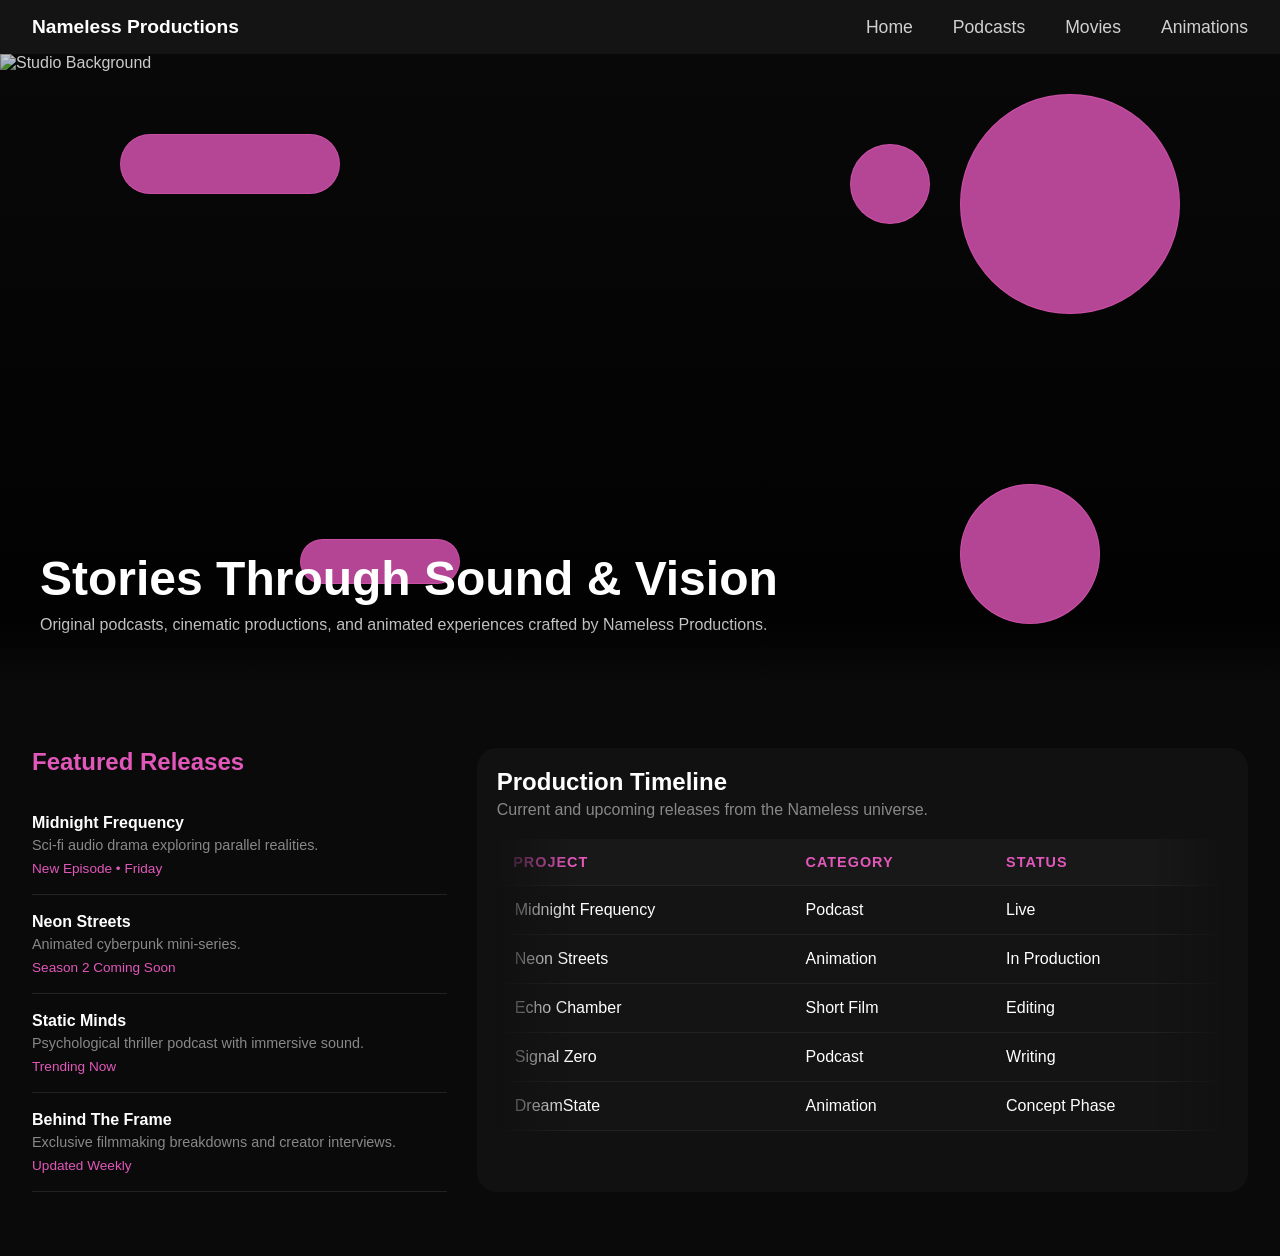
==== index.html @ 595381c4 "Add files via upload" ====
<!DOCTYPE html>
<html lang="en">
<head>
    <meta charset="UTF-8">
    <meta name="viewport" content="width=device-width, initial-scale=1.0">
    <link rel="stylesheet" href="style.css">
    <title>Nameless Productions</title>
</head>

<body>

    <nav class="navbar">
        <div class="logo">Nameless Productions</div>

        <ul class="nav-links">
            <li><a href="index.html">Home</a></li>
            <li><a href="podcasts.html">Podcasts</a></li>
            <li><a href="#movies">Movies</a></li>
            <li><a href="#animations">Animations</a></li>
        </ul>
    </nav>

    <section class="hero">

        <img 
            class="hero-image"
            src="" 
            alt="Studio Background"
        >

        <div class="hero-blend-overlay"></div>

        <div class="shapes">
            <div class="circle c1"></div>
            <div class="circle c2"></div>
            <div class="circle c3"></div>

            <div class="rect r1"></div>
            <div class="rect r2"></div>
        </div>

        <div class="hero-text">
            <h1>Stories Through Sound & Vision</h1>
            <p>
                Original podcasts, cinematic productions, and animated experiences
                crafted by Nameless Productions.
            </p>
        </div>

    </section>

    <section class="content">

        <div class="schedule">

            <h2>Featured Releases</h2>

            <div class="item">
                <h4>Midnight Frequency</h4>
                <p>Sci-fi audio drama exploring parallel realities.</p>
                <div class="time">New Episode • Friday</div>
            </div>

            <div class="item">
                <h4>Neon Streets</h4>
                <p>Animated cyberpunk mini-series.</p>
                <div class="time">Season 2 Coming Soon</div>
            </div>

            <div class="item">
                <h4>Static Minds</h4>
                <p>Psychological thriller podcast with immersive sound.</p>
                <div class="time">Trending Now</div>
            </div>

            <div class="item">
                <h4>Behind The Frame</h4>
                <p>Exclusive filmmaking breakdowns and creator interviews.</p>
                <div class="time">Updated Weekly</div>
            </div>

        </div>

        <div class="table-box">

            <h2>Production Timeline</h2>

            <p>
                Current and upcoming releases from the Nameless universe.
            </p>

            <div class="fade-wrapper">

                <table class="custom-table">

                    <tr>
                        <th>Project</th>
                        <th>Category</th>
                        <th>Status</th>
                    </tr>

                    <tr>
                        <td>Midnight Frequency</td>
                        <td>Podcast</td>
                        <td>Live</td>
                    </tr>

                    <tr>
                        <td>Neon Streets</td>
                        <td>Animation</td>
                        <td>In Production</td>
                    </tr>

                    <tr>
                        <td>Echo Chamber</td>
                        <td>Short Film</td>
                        <td>Editing</td>
                    </tr>

                    <tr>
                        <td>Signal Zero</td>
                        <td>Podcast</td>
                        <td>Writing</td>
                    </tr>

                    <tr>
                        <td>DreamState</td>
                        <td>Animation</td>
                        <td>Concept Phase</td>
                    </tr>

                </table>

            </div>

        </div>

    </section>

</body>
</html>
---- style.css ----
* {
  margin: 0;
  padding: 0;
  box-sizing: border-box;
}

body {
  background-color: #0a0a0a;
  font-family: Arial, sans-serif;
  color: white;
}


.navbar {
  display: flex;
  justify-content: space-between;
  align-items: center;
  background-color: #141414;
  padding: 1rem 2rem;
  color: white;
  position: relative;
  z-index: 10;
}

.logo {
  font-size: 1.2rem;
  font-weight: bold;
}

.nav-links {
  display: flex;
  list-style: none;
  gap: 20px;
}

.nav-links li {
  margin-left: 20px;
}

.nav-links a {
  color: white;
  text-decoration: none;
  font-size: 1.1rem;
  opacity: 0.8;
  transition: 0.3s;
}

.nav-links a:hover {
  color: rgb(225, 87, 186);
  opacity: 1;
}


.hero {
  position: relative;
  width: 100%;
  height: 70vh;
  overflow: hidden;
}

.hero img,
.hero-image {
  width: 100%;
  height: 100%;
  object-fit: cover;
}

.hero-blend-overlay,
.overlay {
  position: absolute;
  inset: 0;
  background: linear-gradient(
    to top,
    rgba(0, 0, 0, 0.9),
    rgba(0, 0, 0, 0.2)
  );
}

.hero-text {
  position: absolute;
  bottom: 40px;
  left: 40px;
  z-index: 2;
}

.hero-text h1 {
  font-size: 3rem;
  margin-bottom: 10px;
}

.hero-text p {
  color: #ccc;
  font-size: 1rem;
  margin-bottom: 10px;
}


.shapes {
  position: absolute;
  inset: 0;
  z-index: 1;
  pointer-events: none;
}

.circle {
  position: absolute;
  border-radius: 50%;
  background: rgba(225, 87, 186, 0.8);
  border: 1px solid rgba(225, 87, 186, 0.6);
}

.rect {
  position: absolute;
  border-radius: 999px;
  background: rgba(225, 87, 186, 0.8);
  border: 1px solid rgba(225, 87, 186, 0.5);
}

.c1 {
  width: 220px;
  height: 220px;
  top: 40px;
  right: 100px;
}

.c2 {
  width: 80px;
  height: 80px;
  top: 90px;
  right: 350px;
}

.c3 {
  width: 140px;
  height: 140px;
  bottom: 60px;
  right: 180px;
}

.r1 {
  width: 220px;
  height: 60px;
  top: 80px;
  left: 120px;
}

.r2 {
  width: 160px;
  height: 45px;
  bottom: 100px;
  left: 300px;
}


.main-content,
.content {
  padding: 4rem 2rem;
  background-color: #0a0a0a;
}

.content {
  display: flex;
  gap: 30px;
}


.schedule {
  width: 35%;
}

.schedule h2 {
  margin-bottom: 20px;
  color: rgb(225, 87, 186);
}

.item {
  padding: 18px 0;
  border-bottom: 1px solid #222;
}

.item h4 {
  margin-bottom: 5px;
}

.item p {
  color: #888;
  font-size: 0.9rem;
}

.time {
  margin-top: 8px;
  color: rgb(225, 87, 186);
  font-size: 0.85rem;
}


.table-container {
  padding: 2rem;
  max-width: 1000px;
  margin: 0 auto;
}

.table-header {
  margin-bottom: 2rem;
}

.table-header h2 {
  color: rgb(225, 87, 186);
  font-size: 2rem;
  margin-bottom: 0.5rem;
}

.table-header p,
.table-box p {
  color: #888;
}

.fade-wrapper {
  position: relative;
  overflow-x: auto;
  mask-image: linear-gradient(
    to right,
    transparent,
    black 10%,
    black 90%,
    transparent
  );
  -webkit-mask-image: linear-gradient(
    to right,
    transparent,
    black 10%,
    black 90%,
    transparent
  );
}

.table-box {
  width: 65%;
  background: #111;
  border-radius: 20px;
  padding: 20px;
}

.table-box h2 {
  margin-bottom: 5px;
}

.table-box p {
  margin-bottom: 20px;
}

.custom-table,
table {
  width: 100%;
  border-collapse: collapse;
  background-color: #141414;
  color: white;
  text-align: left;
}

.custom-table th,
.custom-table td,
th,
td {
  padding: 15px;
  border-bottom: 1px solid #222;
}

.custom-table th,
th {
  background: #181818;
  color: rgb(225, 87, 186);
  text-transform: uppercase;
  letter-spacing: 1px;
  font-size: 0.9rem;
}

.custom-table tr:hover {
  background-color: #1a1a1a;
}

.custom-table tr td:first-child {
  border-left: 3px solid transparent;
  transition: 0.3s;
}


tr:last-child {
  border-bottom: none;
}

.media-box {
  width: 65%;
}

.profile-row {
  display: flex;
  gap: 15px;
}

.profile-block {
  flex: 1;
}

.image-box {
  width: 100%;
  height: 180px;
  background: #111;
  border: 5px solid rgba(225, 87, 186);
  border-radius: 12px;
}

.profile-block table {
  width: 100%;
  margin-top: 10px;
  border-collapse: collapse;
  background: linear-gradient(
    to bottom,
    rgba(225, 87, 186, 0.08),
    rgba(225, 87, 186, 0.03)
  );
  border-radius: 12px;
  overflow: hidden;
}

.profile-block td {
  padding: 12px;
  border-bottom: 1px solid rgba(225, 87, 186, 0.2);
  text-align: center;
  color: white;
}

.profile-block tr:last-child td {
  border-bottom: none;
}

.hero::after {
  content: "";
  position: absolute;
  left: 0;
  bottom: 0;
  width: 100%;
  height: 10%;
  background: linear-gradient(
    to bottom,
    rgba(0, 0, 0, 0) 0%,
    #0a0a0a 100%
  );
  z-index: 2;
}
.button-container {
    display: flex;              
    justify-content: center; 
    gap: 0;
}
button {
    padding: 10px 20px;
    cursor: pointer;
    background-color: #0a0a0a;
    border: 1px solid rgba(225, 87, 186);
    width: 100px;
    text-align: center;
    color: white;
    border-radius: 0;
    margin-left: -1px; 
}
.button1 {
  border-top-left-radius: 100px;
  border-bottom-left-radius: 100px;
}
.button3 {
  border-top-right-radius: 100px;
  border-bottom-right-radius: 100px;
}
/* Ensure the container centers the audio player */
.image-box {
  display: flex;
  align-items: center;
  justify-content: center;
  overflow: hidden; /* Prevents the player from spilling out */
}

/* Force the audio player to match the box dimensions */
.layout-audio {
  width: 100%;
  height: 100%;
  max-height: 54px; /* Default native browser height for audio controls */
  object-fit: contain;
}
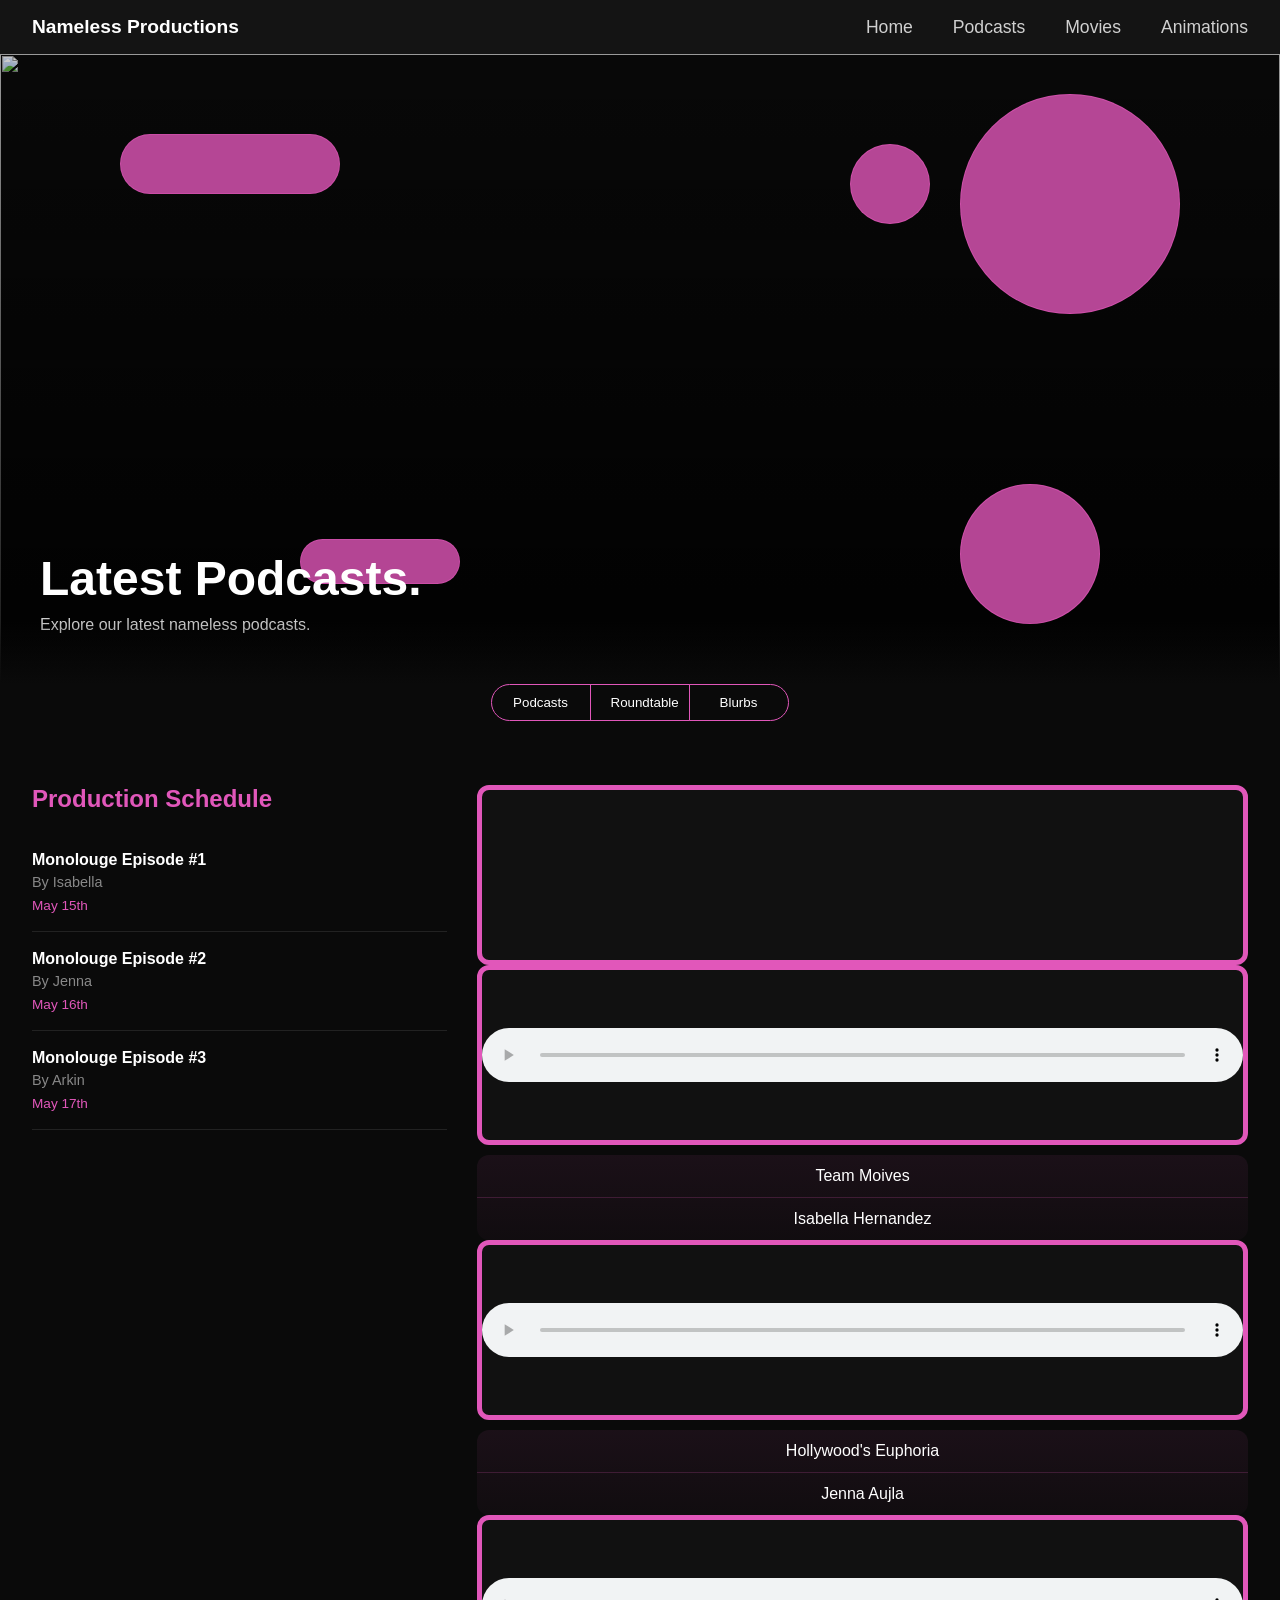
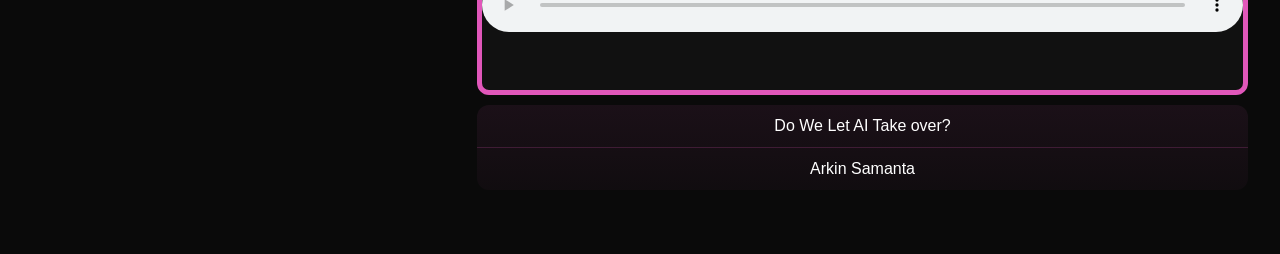
==== commit 6e0edf7b: "Rename podcasts.html to index.html" ====
--- a/index.html
+++ b/index.html
@@ -1,141 +1,128 @@
 <!DOCTYPE html>
 <html lang="en">
 <head>
-    <meta charset="UTF-8">
-    <meta name="viewport" content="width=device-width, initial-scale=1.0">
-    <link rel="stylesheet" href="style.css">
-    <title>Nameless Productions</title>
+<meta charset="UTF-8">
+<meta name="viewport" content="width=device-width, initial-scale=1.0">
+<title>Nameless Podcasts</title>
+<link rel="stylesheet" href="style.css">
 </head>
 
 <body>
 
-    <nav class="navbar">
-        <div class="logo">Nameless Productions</div>
+<nav class="navbar">
+    <div class="logo">Nameless Productions</div>
 
-        <ul class="nav-links">
-            <li><a href="index.html">Home</a></li>
-            <li><a href="podcasts.html">Podcasts</a></li>
-            <li><a href="#movies">Movies</a></li>
-            <li><a href="#animations">Animations</a></li>
-        </ul>
-    </nav>
+    <ul class="nav-links">
+        <li><a href="index.html">Home</a></li>
+        <li><a href="podcasts.html">Podcasts</a></li>
+        <li><a href="#">Movies</a></li>
+        <li><a href="#">Animations</a></li>
+    </ul>
+</nav>
 
-    <section class="hero">
+<section class="hero">
 
-        <img 
-            class="hero-image"
-            src="" 
-            alt="Studio Background"
-        >
+    <img src="https://images.unsplash.com/photo-1478737270239-2f02b77fc618?w=1400&q=80">
 
-        <div class="hero-blend-overlay"></div>
+    <div class="overlay"></div>
 
-        <div class="shapes">
-            <div class="circle c1"></div>
-            <div class="circle c2"></div>
-            <div class="circle c3"></div>
+    <div class="shapes">
+        <div class="circle c1"></div>
+        <div class="circle c2"></div>
+        <div class="circle c3"></div>
 
-            <div class="rect r1"></div>
-            <div class="rect r2"></div>
+        <div class="rect r1"></div>
+        <div class="rect r2"></div>
+    </div>
+
+    <div class="hero-text">
+        <h1>Latest Podcasts.</h1>
+        <p>Explore our latest nameless podcasts.</p>
+    </div>
+
+</section>
+<div class="button-container">
+  <button type="button" class="button1" href="#Podcasts">Podcasts</button>
+  <button type="button" class="button2" href="#Roundtable">Roundtable</button>
+  <button type="button" class="button3" href="#Blurbs">Blurbs</button>
+</div>
+<section class="content">
+
+    <div class="schedule">
+
+        <h2>Production Schedule</h2>
+
+        <div class="item">
+            <h4>Monolouge Episode #1</h4>
+            <p>By Isabella</p>
+            <div class="time">May 15th</div>
         </div>
 
-        <div class="hero-text">
-            <h1>Stories Through Sound & Vision</h1>
-            <p>
-                Original podcasts, cinematic productions, and animated experiences
-                crafted by Nameless Productions.
-            </p>
+        <div class="item">
+            <h4>Monolouge Episode #2</h4>
+            <p>By Jenna</p>
+            <div class="time">May 16th</div>
         </div>
 
-    </section>
+        <div class="item">
+            <h4>Monolouge Episode #3</h4>
+            <p>By Arkin</p>
+            <div class="time">May 17th</div>
+        </div>
 
-    <section class="content">
+    </div>
 
-        <div class="schedule">
+    <div class="media-box">
 
-            <h2>Featured Releases</h2>
+        <div class="profile-row">
 
-            <div class="item">
-                <h4>Midnight Frequency</h4>
-                <p>Sci-fi audio drama exploring parallel realities.</p>
-                <div class="time">New Episode • Friday</div>
-            </div>
+            <div class="profile-block">
+                <div class="image-box"></div>
 
-            <div class="item">
-                <h4>Neon Streets</h4>
-                <p>Animated cyberpunk mini-series.</p>
-                <div class="time">Season 2 Coming Soon</div>
-            </div>
+               <!-- Block 1 -->
+<div class="profile-block"> 
+  <div class="image-box">
+    <audio class="layout-audio" controls>
+      <source src="copy_1130BBC8-BE4F-427D-9C41-4B63E922688B (1).MOV" type="audio/mpeg">
+    </audio>
+  </div> 
+  <table> 
+    <tr><td>Team Moives</td></tr> 
+    <tr><td>Isabella Hernandez</td></tr> 
+  </table> 
+</div> 
 
-            <div class="item">
-                <h4>Static Minds</h4>
-                <p>Psychological thriller podcast with immersive sound.</p>
-                <div class="time">Trending Now</div>
-            </div>
+<!-- Block 2 -->
+<div class="profile-block"> 
+  <div class="image-box">
+    <audio class="layout-audio" controls>
+      <source src="copy_825B60EE-892F-4A17-8E60-DFAB30EE1CAA.mov" type="audio/mpeg">
+    </audio>
+  </div> 
+  <table> 
+    <tr><td>Hollywood's Euphoria</td></tr> 
+    <tr><td>Jenna Aujla</td></tr> 
+  </table> 
+</div> 
 
-            <div class="item">
-                <h4>Behind The Frame</h4>
-                <p>Exclusive filmmaking breakdowns and creator interviews.</p>
-                <div class="time">Updated Weekly</div>
-            </div>
+<!-- Block 3 -->
+<div class="profile-block"> 
+  <div class="image-box">
+    <audio class="layout-audio" controls>
+      <source src="0601 (2).MP3" type="audio/mpeg">
+    </audio>
+  </div> 
+  <table> 
+    <tr><td>Do We Let AI Take over?</td></tr> 
+    <tr><td>Arkin Samanta</td></tr> 
+  </table> 
+</div>
 
         </div>
 
-        <div class="table-box">
+    </div>
 
-            <h2>Production Timeline</h2>
-
-            <p>
-                Current and upcoming releases from the Nameless universe.
-            </p>
-
-            <div class="fade-wrapper">
-
-                <table class="custom-table">
-
-                    <tr>
-                        <th>Project</th>
-                        <th>Category</th>
-                        <th>Status</th>
-                    </tr>
-
-                    <tr>
-                        <td>Midnight Frequency</td>
-                        <td>Podcast</td>
-                        <td>Live</td>
-                    </tr>
-
-                    <tr>
-                        <td>Neon Streets</td>
-                        <td>Animation</td>
-                        <td>In Production</td>
-                    </tr>
-
-                    <tr>
-                        <td>Echo Chamber</td>
-                        <td>Short Film</td>
-                        <td>Editing</td>
-                    </tr>
-
-                    <tr>
-                        <td>Signal Zero</td>
-                        <td>Podcast</td>
-                        <td>Writing</td>
-                    </tr>
-
-                    <tr>
-                        <td>DreamState</td>
-                        <td>Animation</td>
-                        <td>Concept Phase</td>
-                    </tr>
-
-                </table>
-
-            </div>
-
-        </div>
-
-    </section>
+</section>
 
 </body>
-</html>+</html>
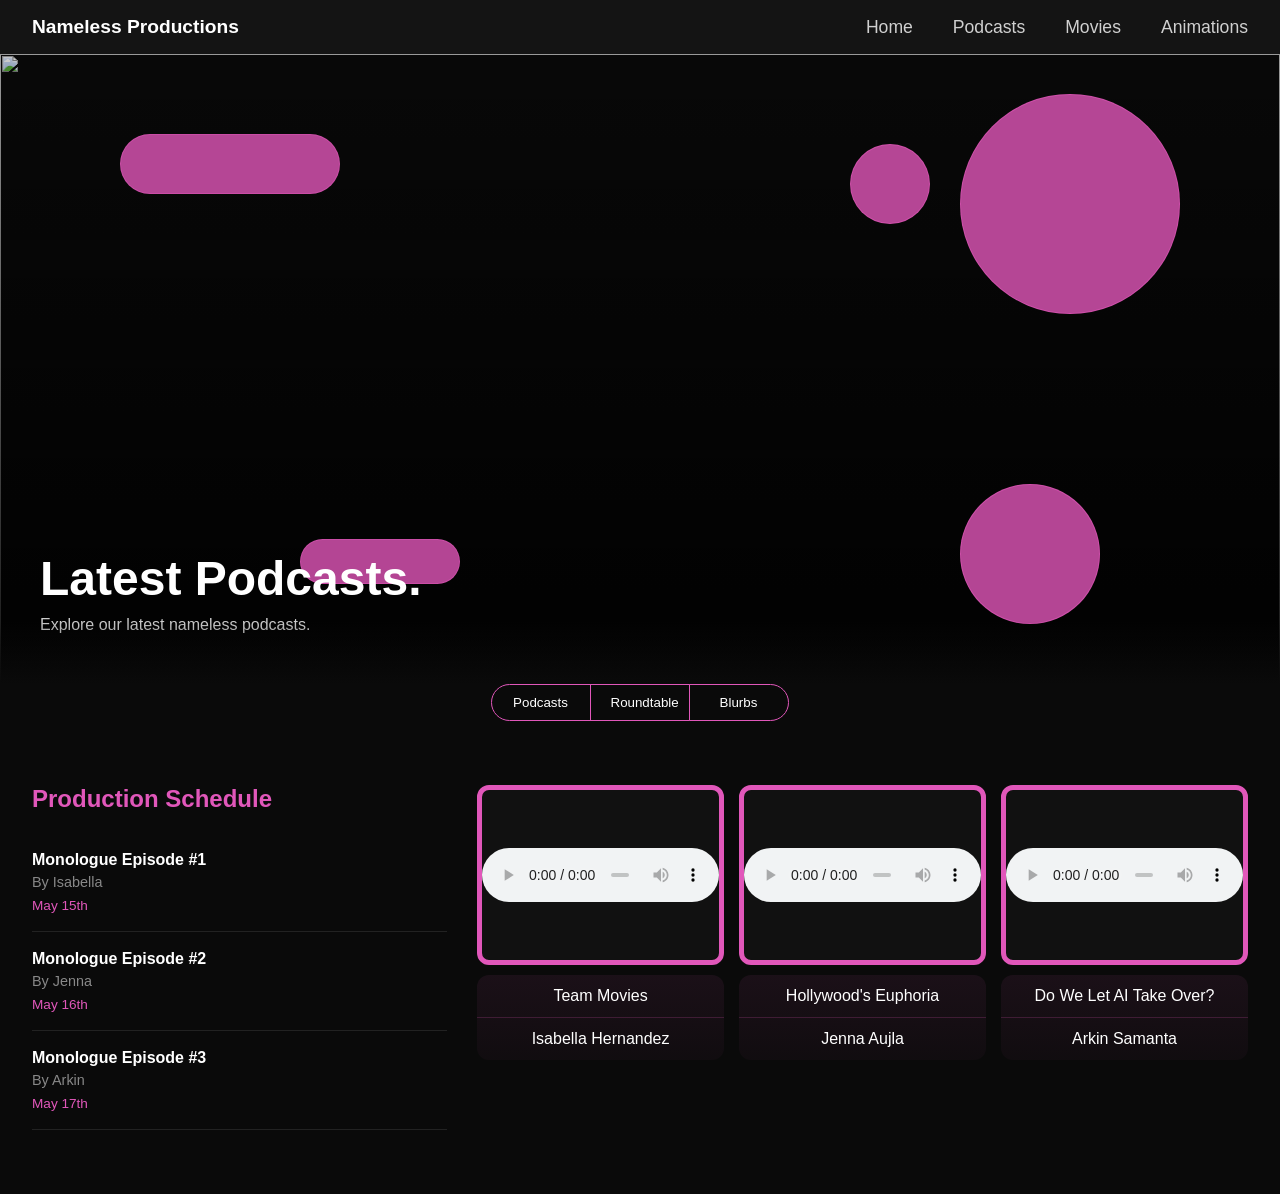
==== commit 9a0c0161: "Refactor buttons for section navigation and fix typos Updated button elements to use onclick for sec" ====
--- a/index.html
+++ b/index.html
@@ -41,11 +41,15 @@
     </div>
 
 </section>
+
 <div class="button-container">
-  <button type="button" class="button1" href="#Podcasts">Podcasts</button>
-  <button type="button" class="button2" href="#Roundtable">Roundtable</button>
-  <button type="button" class="button3" href="#Blurbs">Blurbs</button>
-</div>
+    <button type="button" class="button1" onclick="showSection('podcasts')">Podcasts</button>
+    <button type="button" class="button2" onclick="showSection('roundtable')">Roundtable</button>
+    <button type="button" class="button3" onclick="showSection('blurbs')">Blurbs</button>
+</div>
+
+<div id="podcasts-section">
+
 <section class="content">
 
     <div class="schedule">
@@ -53,19 +57,19 @@
         <h2>Production Schedule</h2>
 
         <div class="item">
-            <h4>Monolouge Episode #1</h4>
+            <h4>Monologue Episode #1</h4>
             <p>By Isabella</p>
             <div class="time">May 15th</div>
         </div>
 
         <div class="item">
-            <h4>Monolouge Episode #2</h4>
+            <h4>Monologue Episode #2</h4>
             <p>By Jenna</p>
             <div class="time">May 16th</div>
         </div>
 
         <div class="item">
-            <h4>Monolouge Episode #3</h4>
+            <h4>Monologue Episode #3</h4>
             <p>By Arkin</p>
             <div class="time">May 17th</div>
         </div>
@@ -77,52 +81,153 @@
         <div class="profile-row">
 
             <div class="profile-block">
-                <div class="image-box"></div>
-
-               <!-- Block 1 -->
-<div class="profile-block"> 
-  <div class="image-box">
-    <audio class="layout-audio" controls>
-      <source src="copy_1130BBC8-BE4F-427D-9C41-4B63E922688B (1).MOV" type="audio/mpeg">
-    </audio>
-  </div> 
-  <table> 
-    <tr><td>Team Moives</td></tr> 
-    <tr><td>Isabella Hernandez</td></tr> 
-  </table> 
-</div> 
-
-<!-- Block 2 -->
-<div class="profile-block"> 
-  <div class="image-box">
-    <audio class="layout-audio" controls>
-      <source src="copy_825B60EE-892F-4A17-8E60-DFAB30EE1CAA.mov" type="audio/mpeg">
-    </audio>
-  </div> 
-  <table> 
-    <tr><td>Hollywood's Euphoria</td></tr> 
-    <tr><td>Jenna Aujla</td></tr> 
-  </table> 
-</div> 
-
-<!-- Block 3 -->
-<div class="profile-block"> 
-  <div class="image-box">
-    <audio class="layout-audio" controls>
-      <source src="0601 (2).MP3" type="audio/mpeg">
-    </audio>
-  </div> 
-  <table> 
-    <tr><td>Do We Let AI Take over?</td></tr> 
-    <tr><td>Arkin Samanta</td></tr> 
-  </table> 
-</div>
-
-        </div>
-
-    </div>
-
-</section>
+                <div class="image-box">
+                    <audio class="layout-audio" controls>
+                        <source src="copy_1130BBC8-BE4F-427D-9C41-4B63E922688B (1).MOV">
+                    </audio>
+                </div>
+
+                <table>
+                    <tr><td>Team Movies</td></tr>
+                    <tr><td>Isabella Hernandez</td></tr>
+                </table>
+            </div>
+
+            <div class="profile-block">
+                <div class="image-box">
+                    <audio class="layout-audio" controls>
+                        <source src="copy_825B60EE-892F-4A17-8E60-DFAB30EE1CAA.mov">
+                    </audio>
+                </div>
+
+                <table>
+                    <tr><td>Hollywood's Euphoria</td></tr>
+                    <tr><td>Jenna Aujla</td></tr>
+                </table>
+            </div>
+
+            <div class="profile-block">
+                <div class="image-box">
+                    <audio class="layout-audio" controls>
+                        <source src="0601 (2).MP3">
+                    </audio>
+                </div>
+
+                <table>
+                    <tr><td>Do We Let AI Take Over?</td></tr>
+                    <tr><td>Arkin Samanta</td></tr>
+                </table>
+            </div>
+
+        </div>
+
+    </div>
+
+</section>
+
+</div>
+
+<div id="roundtable-section" style="display:none;">
+
+<section class="content">
+
+    <div class="schedule">
+
+        <h2>Roundtable Episodes</h2>
+
+        <div class="item">
+            <h4></h4>
+            <p>Arkin, Isabella & Jenna</p>
+            <div class="time">Latest Episode</div>
+        </div>
+
+    </div>
+
+    <div class="table-box">
+
+        <h2>Roundtable Audio</h2>
+
+        <table class="custom-table">
+
+            <tr>
+                <th>Episode</th>
+                <th>Host</th>
+                <th>Audio</th>
+            </tr>
+
+ 
+
+            <tr>
+                <td>Roundtable</td>
+                <td>Arkin, Isabella & Jenna</td>
+                <td>
+                    <audio controls>
+                        <source src="copy_15FD2B94-43F5-4FCD-9AE8-85FBB71D645A (1).MOV">
+                    </audio>
+                </td>
+            </tr>
+
+        </table>
+
+    </div>
+
+</section>
+
+</div>
+
+<div id="blurbs-section" style="display:none;">
+
+<section class="content">
+
+    <div class="schedule">
+
+        <h2>Blurbs</h2>
+
+        <div class="item">
+            <h4>Latest Updates</h4>
+            <p>Production News</p>
+        </div>
+
+    </div>
+
+    <div class="table-box">
+
+        <h2>Production Notes</h2>
+
+        <textarea
+            style="width:100%; height:350px; background:#141414; color:white; border:1px solid rgba(225,87,186); padding:15px; border-radius:10px;"
+        >
+Inspired by Jubilee’s Middle Ground, this episode throws three perspectives into the ring to debate some of today’s most controversial gender issues—from TikTok feminism and “battle of the sexes” narratives to surrogacy, custody battles, etc. It’s part serious discussion, part controlled chaos, where hot takes meet actual nuance (and occasionally clash).
+
+
+        </textarea>
+
+    </div>
+
+</section>
+
+</div>
+
+<script>
+function showSection(section){
+
+    document.getElementById("podcasts-section").style.display = "none";
+    document.getElementById("roundtable-section").style.display = "none";
+    document.getElementById("blurbs-section").style.display = "none";
+
+    if(section === "podcasts"){
+        document.getElementById("podcasts-section").style.display = "block";
+    }
+
+    if(section === "roundtable"){
+        document.getElementById("roundtable-section").style.display = "block";
+    }
+
+    if(section === "blurbs"){
+        document.getElementById("blurbs-section").style.display = "block";
+    }
+}
+</script>
 
 </body>
 </html>
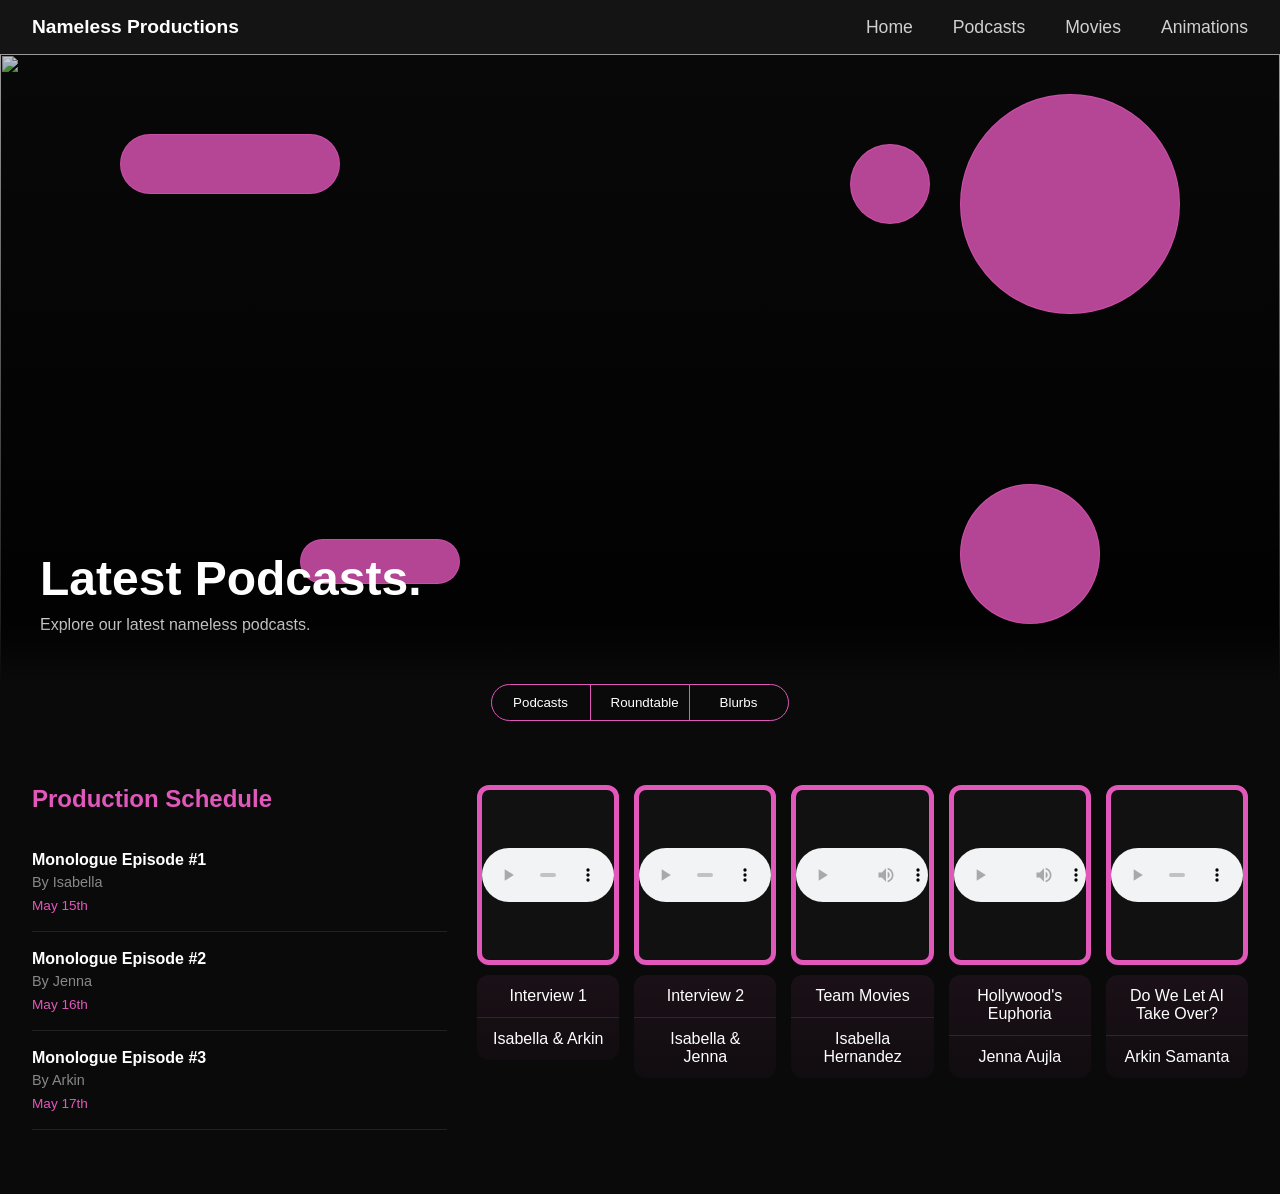
==== commit 5ef6aea9: "Add audio elements and profile blocks to index.html Added audio elements for interviews and updated " ====
--- a/index.html
+++ b/index.html
@@ -83,6 +83,32 @@
             <div class="profile-block">
                 <div class="image-box">
                     <audio class="layout-audio" controls>
+                        <source src="0601 (1).MP3">
+                    </audio>
+                </div>
+
+                <table>
+                    <tr><td>Interview 1</td></tr>
+                    <tr><td>Isabella & Arkin</td></tr>
+                </table>
+            </div>
+
+            <div class="profile-block">
+                <div class="image-box">
+                    <audio class="layout-audio" controls>
+                        <source src="0530 (1).MP3">
+                    </audio>
+                </div>
+
+                <table>
+                    <tr><td>Interview 2</td></tr>
+                    <tr><td>Isabella & Jenna</td></tr>
+                </table>
+            </div>
+
+            <div class="profile-block">
+                <div class="image-box">
+                    <audio class="layout-audio" controls>
                         <source src="copy_1130BBC8-BE4F-427D-9C41-4B63E922688B (1).MOV">
                     </audio>
                 </div>
